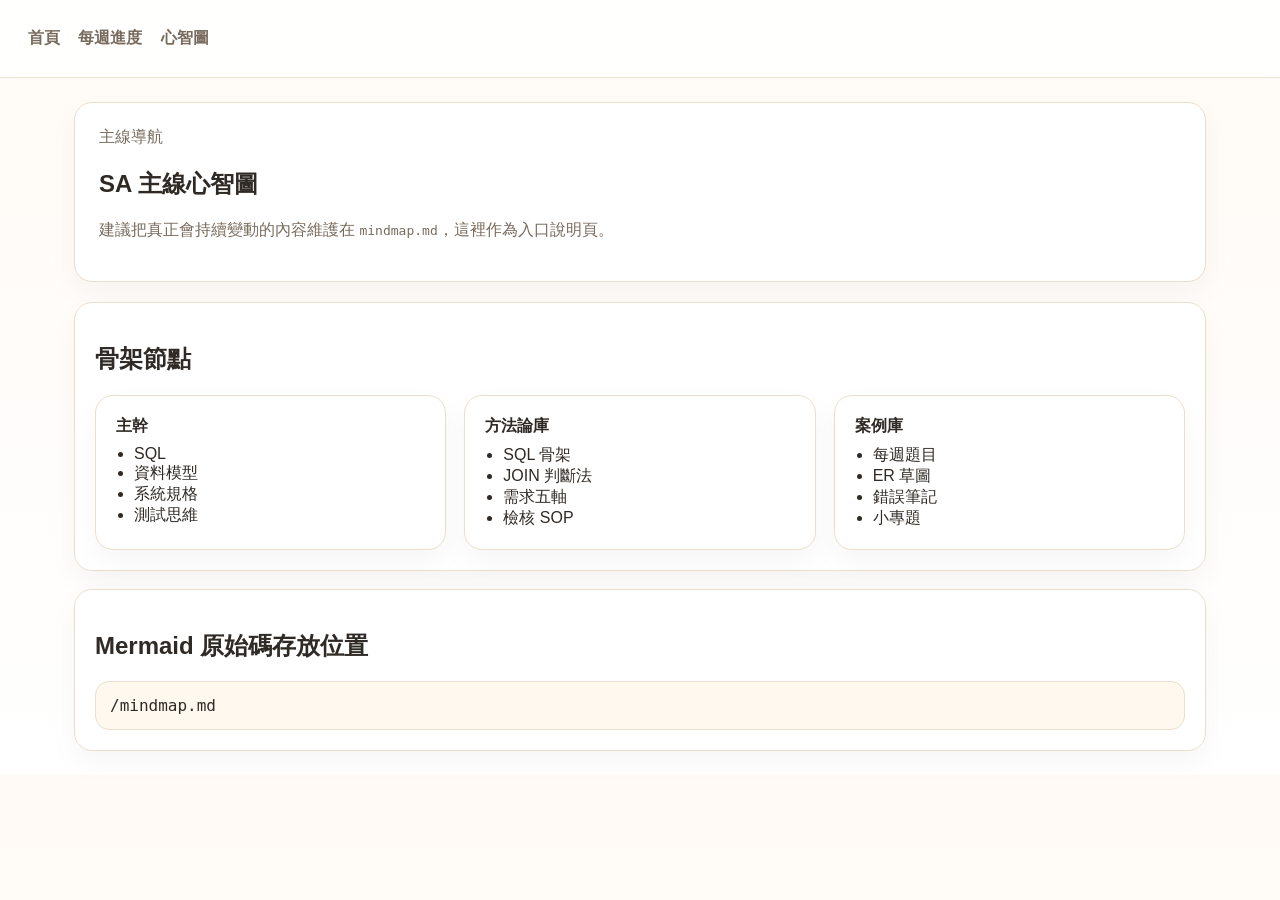
==== docs/mindmap.html @ 865dfccf "init init" ====
<!DOCTYPE html>
<html lang="zh-Hant">
<head>
  <meta charset="UTF-8" />
  <meta name="viewport" content="width=device-width, initial-scale=1.0" />
  <title>心智圖 | SA Learning Hub</title>
  <link rel="stylesheet" href="./assets/css/style.css" />
</head>
<body>
  <header>
    <nav>
      <a href="./index.html">首頁</a>
      <a href="./weekly.html">每週進度</a>
      <a href="./mindmap.html">心智圖</a>
    </nav>
  </header>
  <main>
    <section class="hero">
      <div class="hint">主線導航</div>
      <h1>SA 主線心智圖</h1>
      <p class="hint">建議把真正會持續變動的內容維護在 <code>mindmap.md</code>，這裡作為入口說明頁。</p>
    </section>

    <section class="panel">
      <h2>骨架節點</h2>
      <div class="grid grid-3">
        <div class="card panel"><strong>主幹</strong><ul class="clean"><li>SQL</li><li>資料模型</li><li>系統規格</li><li>測試思維</li></ul></div>
        <div class="card panel"><strong>方法論庫</strong><ul class="clean"><li>SQL 骨架</li><li>JOIN 判斷法</li><li>需求五軸</li><li>檢核 SOP</li></ul></div>
        <div class="card panel"><strong>案例庫</strong><ul class="clean"><li>每週題目</li><li>ER 草圖</li><li>錯誤筆記</li><li>小專題</li></ul></div>
      </div>
    </section>

    <section class="panel" style="margin-top:18px;">
      <h2>Mermaid 原始碼存放位置</h2>
      <div class="codebox">/mindmap.md</div>
    </section>
  </main>
</body>
</html>
---- docs/assets/css/style.css ----
:root {
  --bg: #fffaf5;
  --card: #ffffff;
  --line: #eadfce;
  --text: #2f2a25;
  --muted: #786b5d;
  --accent: #ef8f2f;
  --accent-soft: #f7d2ad;
  --ok: #2aa876;
  --warn: #f0a500;
  --todo: #7d8ca3;
}
* { box-sizing: border-box; }
body {
  margin: 0;
  font-family: -apple-system, BlinkMacSystemFont, "Segoe UI", sans-serif;
  color: var(--text);
  background: linear-gradient(180deg, #fffaf5 0%, #fff 100%);
}
header {
  padding: 28px;
  border-bottom: 1px solid var(--line);
  background: rgba(255,255,255,.85);
  position: sticky;
  top: 0;
  backdrop-filter: blur(8px);
}
nav a {
  margin-right: 14px;
  color: var(--muted);
  text-decoration: none;
  font-weight: 600;
}
main {
  max-width: 1180px;
  margin: 0 auto;
  padding: 24px;
}
.hero, .panel, .card, .board-col {
  background: var(--card);
  border: 1px solid var(--line);
  border-radius: 18px;
  box-shadow: 0 12px 30px rgba(0,0,0,.04);
}
.hero { padding: 24px; margin-bottom: 20px; }
.grid { display: grid; gap: 18px; }
.grid-2 { grid-template-columns: 1.2fr .8fr; }
.grid-3 { grid-template-columns: repeat(3,1fr); }
.panel { padding: 20px; }
.hint { color: var(--muted); }
.badge {
  display: inline-block;
  padding: 6px 10px;
  border-radius: 999px;
  font-size: 12px;
  font-weight: 700;
}
.badge.doing { background: #dff6ea; color: var(--ok); }
.badge.todo { background: #eef2f7; color: var(--todo); }
.badge.done { background: #fff3d6; color: var(--warn); }
.board { display: grid; grid-template-columns: repeat(3,1fr); gap: 16px; }
.board-col { padding: 16px; min-height: 240px; }
.task {
  border: 1px solid var(--line);
  border-radius: 14px;
  padding: 12px;
  margin-bottom: 12px;
  background: #fff;
}
ul.clean { padding-left: 18px; margin: 8px 0 0; }
.footer { margin-top: 28px; color: var(--muted); font-size: 14px; }
.codebox {
  white-space: pre-wrap;
  font-family: ui-monospace, SFMono-Regular, Menlo, monospace;
  background: #fff8ef;
  border: 1px solid var(--line);
  border-radius: 14px;
  padding: 14px;
}
@media (max-width: 900px) {
  .grid-2, .grid-3, .board { grid-template-columns: 1fr; }
}
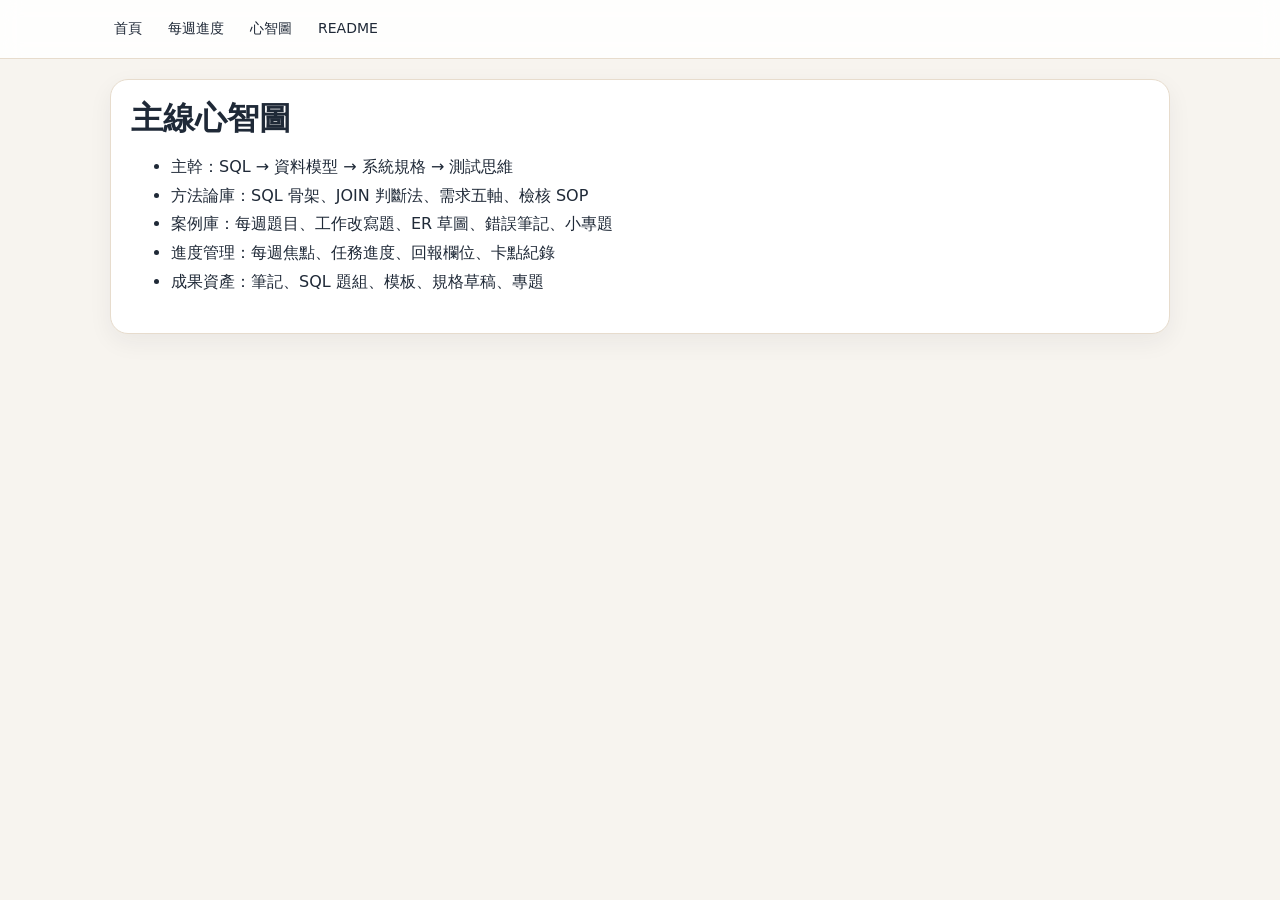
==== commit 8918d5e6: "update" ====
--- a/docs/mindmap.html
+++ b/docs/mindmap.html
@@ -3,36 +3,30 @@
 <head>
   <meta charset="UTF-8" />
   <meta name="viewport" content="width=device-width, initial-scale=1.0" />
-  <title>心智圖 | SA Learning Hub</title>
+  <title>心智圖｜SA Learning Hub</title>
   <link rel="stylesheet" href="./assets/css/style.css" />
 </head>
 <body>
-  <header>
-    <nav>
+  <header class="topbar">
+    <nav class="nav">
       <a href="./index.html">首頁</a>
       <a href="./weekly.html">每週進度</a>
       <a href="./mindmap.html">心智圖</a>
+      <a href="../README.md">README</a>
     </nav>
   </header>
-  <main>
-    <section class="hero">
-      <div class="hint">主線導航</div>
-      <h1>SA 主線心智圖</h1>
-      <p class="hint">建議把真正會持續變動的內容維護在 <code>mindmap.md</code>，這裡作為入口說明頁。</p>
-    </section>
-
-    <section class="panel">
-      <h2>骨架節點</h2>
-      <div class="grid grid-3">
-        <div class="card panel"><strong>主幹</strong><ul class="clean"><li>SQL</li><li>資料模型</li><li>系統規格</li><li>測試思維</li></ul></div>
-        <div class="card panel"><strong>方法論庫</strong><ul class="clean"><li>SQL 骨架</li><li>JOIN 判斷法</li><li>需求五軸</li><li>檢核 SOP</li></ul></div>
-        <div class="card panel"><strong>案例庫</strong><ul class="clean"><li>每週題目</li><li>ER 草圖</li><li>錯誤筆記</li><li>小專題</li></ul></div>
+  <main class="page">
+    <section class="card">
+      <h1 class="page-title">主線心智圖</h1>
+      <div class="mindmap-box">
+        <ul>
+          <li>主幹：SQL → 資料模型 → 系統規格 → 測試思維</li>
+          <li>方法論庫：SQL 骨架、JOIN 判斷法、需求五軸、檢核 SOP</li>
+          <li>案例庫：每週題目、工作改寫題、ER 草圖、錯誤筆記、小專題</li>
+          <li>進度管理：每週焦點、任務進度、回報欄位、卡點紀錄</li>
+          <li>成果資產：筆記、SQL 題組、模板、規格草稿、專題</li>
+        </ul>
       </div>
-    </section>
-
-    <section class="panel" style="margin-top:18px;">
-      <h2>Mermaid 原始碼存放位置</h2>
-      <div class="codebox">/mindmap.md</div>
     </section>
   </main>
 </body>
--- a/docs/assets/css/style.css
+++ b/docs/assets/css/style.css
@@ -1,82 +1,81 @@
-:root {
-  --bg: #fffaf5;
-  --card: #ffffff;
-  --line: #eadfce;
-  --text: #2f2a25;
-  --muted: #786b5d;
-  --accent: #ef8f2f;
-  --accent-soft: #f7d2ad;
-  --ok: #2aa876;
-  --warn: #f0a500;
-  --todo: #7d8ca3;
+
+:root{
+  --bg:#f7f4ef;
+  --surface:#ffffff;
+  --surface-soft:#fcfaf7;
+  --line:#e7dccd;
+  --text:#1f2937;
+  --muted:#6b7280;
+  --accent:#ef8f2f;
+  --accent-soft:#fff1e3;
+  --green:#1f9d65;
+  --green-soft:#e8f7ef;
+  --blue:#35538a;
+  --blue-soft:#eef4ff;
+  --gray-soft:#f2f4f7;
+  --shadow:0 8px 24px rgba(31,41,55,.06);
+  --radius:18px;
 }
-* { box-sizing: border-box; }
-body {
-  margin: 0;
-  font-family: -apple-system, BlinkMacSystemFont, "Segoe UI", sans-serif;
-  color: var(--text);
-  background: linear-gradient(180deg, #fffaf5 0%, #fff 100%);
+*{box-sizing:border-box}
+html,body{margin:0;padding:0;font-family:system-ui,-apple-system,BlinkMacSystemFont,"Segoe UI","Noto Sans TC",sans-serif;color:var(--text);background:var(--bg)}
+a{color:inherit;text-decoration:none}
+.topbar{position:sticky;top:0;background:rgba(255,255,255,.88);backdrop-filter:blur(10px);border-bottom:1px solid var(--line);z-index:10}
+.nav{max-width:1100px;margin:0 auto;padding:14px 20px;display:flex;gap:18px;font-size:14px}
+.nav a{padding:6px 4px;border-radius:8px}
+.nav a:hover{background:var(--accent-soft)}
+.page{max-width:1100px;margin:20px auto 48px;padding:0 20px;display:grid;gap:18px}
+.card{background:var(--surface);border:1px solid var(--line);border-radius:var(--radius);padding:20px;box-shadow:var(--shadow)}
+.hero{padding:22px}
+.eyebrow{display:inline-block;font-size:12px;font-weight:700;color:var(--green);background:var(--green-soft);padding:6px 10px;border-radius:999px;margin-bottom:10px}
+h1{font-size:42px;line-height:1.15;margin:0 0 10px}
+.page-title{font-size:32px}
+h2{font-size:20px;margin:0 0 14px}
+.muted{color:var(--muted);margin:0}
+.hero-focus-wrap{margin-top:18px;border:1px solid var(--line);background:var(--surface-soft);padding:14px;border-radius:14px}
+.focus-label{display:block;font-size:12px;color:var(--muted);margin-bottom:6px}
+.focus-chip{font-weight:700}
+.hero-meta{display:grid;grid-template-columns:repeat(2,minmax(0,1fr));gap:12px;margin-top:16px}
+.meta-card{background:var(--surface-soft);border:1px solid var(--line);border-radius:14px;padding:14px}
+.meta-label{font-size:12px;color:var(--muted);margin-bottom:6px}
+.meta-value{font-size:16px;font-weight:700}
+.grid.two{display:grid;grid-template-columns:1.1fr .9fr;gap:18px}
+.stack{display:grid;gap:12px}
+.detail-box,.method-box,.output-box{border:1px solid var(--line);background:var(--surface-soft);border-radius:14px;padding:14px}
+.detail-title{font-weight:800;margin-bottom:8px}
+.detail-row{font-size:14px;color:var(--muted);margin-bottom:6px;line-height:1.6}
+.bullet-list{margin:0;padding-left:20px;display:grid;gap:8px;line-height:1.7}
+.section-head{display:flex;justify-content:space-between;align-items:center;gap:16px;margin-bottom:14px}
+.section-head.align-top{align-items:flex-start}
+.section-head.simple{margin-bottom:10px}
+.section-sub{font-size:13px;color:var(--muted);margin:6px 0 0}
+.section-actions{display:flex;align-items:center;gap:10px;flex-wrap:wrap}
+.summary-chip{font-size:12px;font-weight:700;background:var(--blue-soft);padding:7px 10px;border-radius:999px;color:var(--blue)}
+.ghost-btn{border:1px solid var(--line);background:#fff;padding:9px 14px;border-radius:999px;cursor:pointer;font-weight:700}
+.ghost-btn:hover{background:var(--accent-soft)}
+.week-grid{display:grid;grid-template-columns:repeat(3,minmax(0,1fr));gap:14px}
+.week-card{border:1px solid var(--line);border-radius:16px;padding:14px;background:var(--surface-soft)}
+.week-top{display:flex;justify-content:space-between;align-items:flex-start;gap:8px;margin-bottom:10px}
+.week-name{font-weight:800;line-height:1.5}
+.badge{font-size:12px;padding:6px 10px;border-radius:999px;font-weight:700;white-space:nowrap}
+.badge.todo{background:var(--gray-soft);color:#667085}
+.badge.doing{background:#fff1e3;color:#b35a00}
+.badge.done{background:var(--green-soft);color:var(--green)}
+.week-goal{font-size:14px;color:var(--muted);margin-bottom:10px;line-height:1.7;min-height:72px}
+.week-section-title{font-size:12px;color:var(--muted);margin-bottom:6px}
+.mini-list{margin:0;padding-left:18px;display:grid;gap:4px;font-size:13px;line-height:1.6}
+.board.two-col{display:grid;grid-template-columns:repeat(2,minmax(0,1fr));gap:12px}
+.column{background:var(--surface-soft);border:1px solid var(--line);border-radius:16px;padding:12px}
+.column-title{font-weight:800;margin-bottom:10px}
+.column-body{display:grid;gap:10px;min-height:160px}
+.task{border:1px solid var(--line);border-radius:14px;padding:12px;background:#fff}
+.task-head{display:flex;justify-content:space-between;gap:8px;align-items:flex-start;margin-bottom:8px}
+.task-title{font-weight:800}
+.task-sub{font-size:13px;color:var(--muted);line-height:1.6}
+.empty-state{font-size:13px;color:var(--muted);padding:10px;border:1px dashed var(--line);border-radius:12px;background:#fff}
+.mindmap-box{line-height:1.8}
+@media (max-width: 900px){
+  .grid.two,.week-grid,.board.two-col,.hero-meta{grid-template-columns:1fr}
+  .section-head,.section-actions{align-items:flex-start}
+  h1{font-size:32px}
+  .page-title{font-size:28px}
 }
-header {
-  padding: 28px;
-  border-bottom: 1px solid var(--line);
-  background: rgba(255,255,255,.85);
-  position: sticky;
-  top: 0;
-  backdrop-filter: blur(8px);
-}
-nav a {
-  margin-right: 14px;
-  color: var(--muted);
-  text-decoration: none;
-  font-weight: 600;
-}
-main {
-  max-width: 1180px;
-  margin: 0 auto;
-  padding: 24px;
-}
-.hero, .panel, .card, .board-col {
-  background: var(--card);
-  border: 1px solid var(--line);
-  border-radius: 18px;
-  box-shadow: 0 12px 30px rgba(0,0,0,.04);
-}
-.hero { padding: 24px; margin-bottom: 20px; }
-.grid { display: grid; gap: 18px; }
-.grid-2 { grid-template-columns: 1.2fr .8fr; }
-.grid-3 { grid-template-columns: repeat(3,1fr); }
-.panel { padding: 20px; }
-.hint { color: var(--muted); }
-.badge {
-  display: inline-block;
-  padding: 6px 10px;
-  border-radius: 999px;
-  font-size: 12px;
-  font-weight: 700;
-}
-.badge.doing { background: #dff6ea; color: var(--ok); }
-.badge.todo { background: #eef2f7; color: var(--todo); }
-.badge.done { background: #fff3d6; color: var(--warn); }
-.board { display: grid; grid-template-columns: repeat(3,1fr); gap: 16px; }
-.board-col { padding: 16px; min-height: 240px; }
-.task {
-  border: 1px solid var(--line);
-  border-radius: 14px;
-  padding: 12px;
-  margin-bottom: 12px;
-  background: #fff;
-}
-ul.clean { padding-left: 18px; margin: 8px 0 0; }
-.footer { margin-top: 28px; color: var(--muted); font-size: 14px; }
-.codebox {
-  white-space: pre-wrap;
-  font-family: ui-monospace, SFMono-Regular, Menlo, monospace;
-  background: #fff8ef;
-  border: 1px solid var(--line);
-  border-radius: 14px;
-  padding: 14px;
-}
-@media (max-width: 900px) {
-  .grid-2, .grid-3, .board { grid-template-columns: 1fr; }
-}
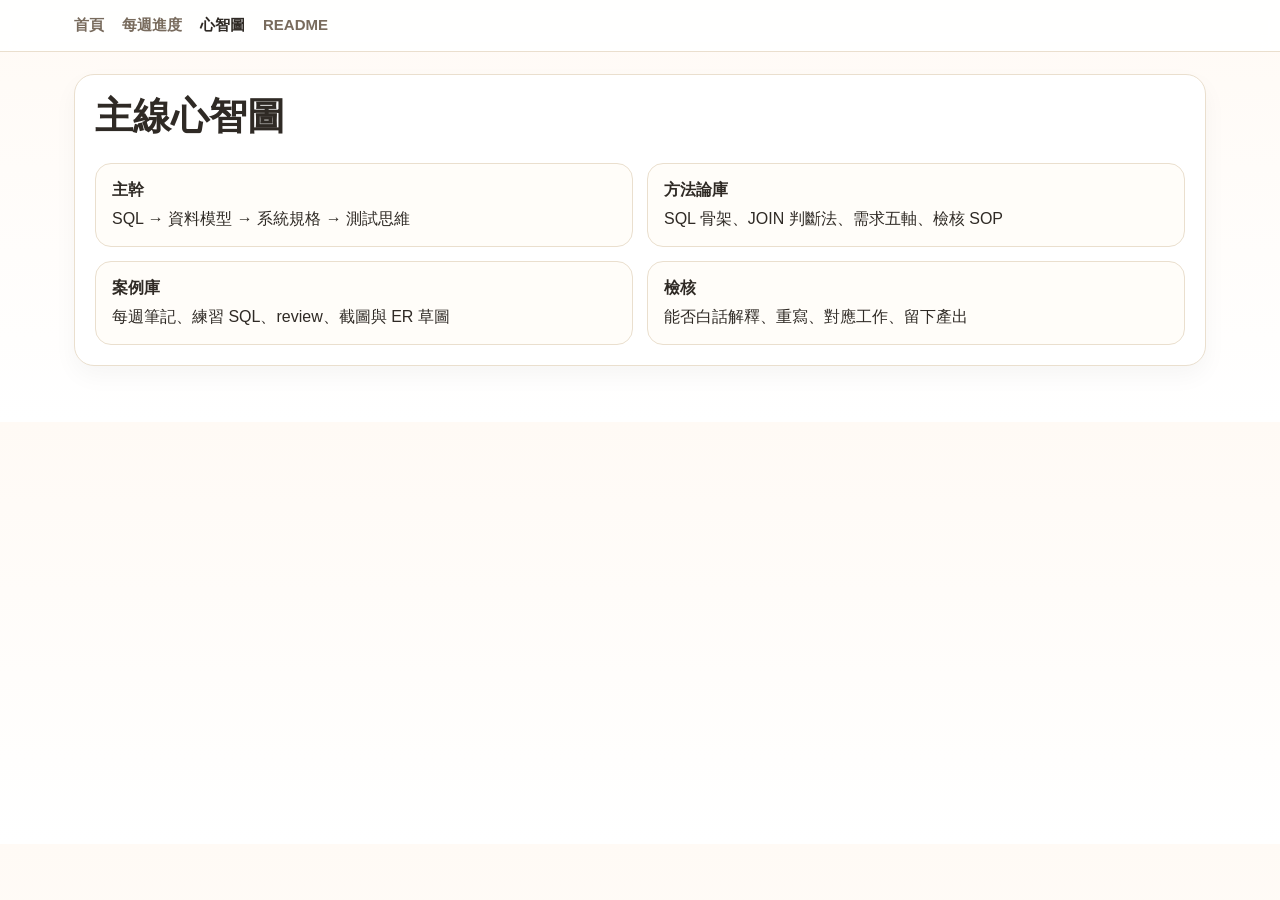
==== commit ac131d9f: "update" ====
--- a/docs/mindmap.html
+++ b/docs/mindmap.html
@@ -1,31 +1,30 @@
-<!DOCTYPE html>
+<!doctype html>
 <html lang="zh-Hant">
 <head>
   <meta charset="UTF-8" />
   <meta name="viewport" content="width=device-width, initial-scale=1.0" />
-  <title>心智圖｜SA Learning Hub</title>
+  <title>心智圖 | SA Learning Hub</title>
   <link rel="stylesheet" href="./assets/css/style.css" />
 </head>
-<body>
-  <header class="topbar">
+<body data-page="mindmap">
+  <header class="site-header">
     <nav class="nav">
       <a href="./index.html">首頁</a>
       <a href="./weekly.html">每週進度</a>
-      <a href="./mindmap.html">心智圖</a>
+      <a href="./mindmap.html" class="active">心智圖</a>
       <a href="../README.md">README</a>
     </nav>
   </header>
-  <main class="page">
+  <main class="container">
     <section class="card">
-      <h1 class="page-title">主線心智圖</h1>
-      <div class="mindmap-box">
-        <ul>
-          <li>主幹：SQL → 資料模型 → 系統規格 → 測試思維</li>
-          <li>方法論庫：SQL 骨架、JOIN 判斷法、需求五軸、檢核 SOP</li>
-          <li>案例庫：每週題目、工作改寫題、ER 草圖、錯誤筆記、小專題</li>
-          <li>進度管理：每週焦點、任務進度、回報欄位、卡點紀錄</li>
-          <li>成果資產：筆記、SQL 題組、模板、規格草稿、專題</li>
-        </ul>
+      <div class="section-head">
+        <h1>主線心智圖</h1>
+      </div>
+      <div class="mindmap-grid">
+        <div class="mind-card"><h3>主幹</h3><p>SQL → 資料模型 → 系統規格 → 測試思維</p></div>
+        <div class="mind-card"><h3>方法論庫</h3><p>SQL 骨架、JOIN 判斷法、需求五軸、檢核 SOP</p></div>
+        <div class="mind-card"><h3>案例庫</h3><p>每週筆記、練習 SQL、review、截圖與 ER 草圖</p></div>
+        <div class="mind-card"><h3>檢核</h3><p>能否白話解釋、重寫、對應工作、留下產出</p></div>
       </div>
     </section>
   </main>
--- a/docs/assets/css/style.css
+++ b/docs/assets/css/style.css
@@ -1,81 +1,236 @@
 
 :root{
-  --bg:#f7f4ef;
-  --surface:#ffffff;
-  --surface-soft:#fcfaf7;
-  --line:#e7dccd;
-  --text:#1f2937;
-  --muted:#6b7280;
+  --bg:#fffaf5;
+  --card:#ffffff;
+  --line:#eadfce;
+  --text:#2f2a25;
+  --muted:#786b5d;
   --accent:#ef8f2f;
-  --accent-soft:#fff1e3;
-  --green:#1f9d65;
-  --green-soft:#e8f7ef;
-  --blue:#35538a;
-  --blue-soft:#eef4ff;
-  --gray-soft:#f2f4f7;
-  --shadow:0 8px 24px rgba(31,41,55,.06);
-  --radius:18px;
+  --accent-soft:#fff2e6;
+  --green:#2aa876;
+  --green-bg:#dff6ea;
+  --yellow:#d59200;
+  --yellow-bg:#fff1cf;
+  --gray:#7d8ca3;
+  --gray-bg:#eef2f7;
 }
 *{box-sizing:border-box}
-html,body{margin:0;padding:0;font-family:system-ui,-apple-system,BlinkMacSystemFont,"Segoe UI","Noto Sans TC",sans-serif;color:var(--text);background:var(--bg)}
-a{color:inherit;text-decoration:none}
-.topbar{position:sticky;top:0;background:rgba(255,255,255,.88);backdrop-filter:blur(10px);border-bottom:1px solid var(--line);z-index:10}
-.nav{max-width:1100px;margin:0 auto;padding:14px 20px;display:flex;gap:18px;font-size:14px}
-.nav a{padding:6px 4px;border-radius:8px}
-.nav a:hover{background:var(--accent-soft)}
-.page{max-width:1100px;margin:20px auto 48px;padding:0 20px;display:grid;gap:18px}
-.card{background:var(--surface);border:1px solid var(--line);border-radius:var(--radius);padding:20px;box-shadow:var(--shadow)}
-.hero{padding:22px}
-.eyebrow{display:inline-block;font-size:12px;font-weight:700;color:var(--green);background:var(--green-soft);padding:6px 10px;border-radius:999px;margin-bottom:10px}
-h1{font-size:42px;line-height:1.15;margin:0 0 10px}
-.page-title{font-size:32px}
-h2{font-size:20px;margin:0 0 14px}
-.muted{color:var(--muted);margin:0}
-.hero-focus-wrap{margin-top:18px;border:1px solid var(--line);background:var(--surface-soft);padding:14px;border-radius:14px}
-.focus-label{display:block;font-size:12px;color:var(--muted);margin-bottom:6px}
-.focus-chip{font-weight:700}
-.hero-meta{display:grid;grid-template-columns:repeat(2,minmax(0,1fr));gap:12px;margin-top:16px}
-.meta-card{background:var(--surface-soft);border:1px solid var(--line);border-radius:14px;padding:14px}
-.meta-label{font-size:12px;color:var(--muted);margin-bottom:6px}
-.meta-value{font-size:16px;font-weight:700}
-.grid.two{display:grid;grid-template-columns:1.1fr .9fr;gap:18px}
-.stack{display:grid;gap:12px}
-.detail-box,.method-box,.output-box{border:1px solid var(--line);background:var(--surface-soft);border-radius:14px;padding:14px}
-.detail-title{font-weight:800;margin-bottom:8px}
-.detail-row{font-size:14px;color:var(--muted);margin-bottom:6px;line-height:1.6}
-.bullet-list{margin:0;padding-left:20px;display:grid;gap:8px;line-height:1.7}
-.section-head{display:flex;justify-content:space-between;align-items:center;gap:16px;margin-bottom:14px}
-.section-head.align-top{align-items:flex-start}
-.section-head.simple{margin-bottom:10px}
-.section-sub{font-size:13px;color:var(--muted);margin:6px 0 0}
-.section-actions{display:flex;align-items:center;gap:10px;flex-wrap:wrap}
-.summary-chip{font-size:12px;font-weight:700;background:var(--blue-soft);padding:7px 10px;border-radius:999px;color:var(--blue)}
-.ghost-btn{border:1px solid var(--line);background:#fff;padding:9px 14px;border-radius:999px;cursor:pointer;font-weight:700}
-.ghost-btn:hover{background:var(--accent-soft)}
-.week-grid{display:grid;grid-template-columns:repeat(3,minmax(0,1fr));gap:14px}
-.week-card{border:1px solid var(--line);border-radius:16px;padding:14px;background:var(--surface-soft)}
-.week-top{display:flex;justify-content:space-between;align-items:flex-start;gap:8px;margin-bottom:10px}
-.week-name{font-weight:800;line-height:1.5}
-.badge{font-size:12px;padding:6px 10px;border-radius:999px;font-weight:700;white-space:nowrap}
-.badge.todo{background:var(--gray-soft);color:#667085}
-.badge.doing{background:#fff1e3;color:#b35a00}
-.badge.done{background:var(--green-soft);color:var(--green)}
-.week-goal{font-size:14px;color:var(--muted);margin-bottom:10px;line-height:1.7;min-height:72px}
-.week-section-title{font-size:12px;color:var(--muted);margin-bottom:6px}
-.mini-list{margin:0;padding-left:18px;display:grid;gap:4px;font-size:13px;line-height:1.6}
-.board.two-col{display:grid;grid-template-columns:repeat(2,minmax(0,1fr));gap:12px}
-.column{background:var(--surface-soft);border:1px solid var(--line);border-radius:16px;padding:12px}
-.column-title{font-weight:800;margin-bottom:10px}
-.column-body{display:grid;gap:10px;min-height:160px}
-.task{border:1px solid var(--line);border-radius:14px;padding:12px;background:#fff}
-.task-head{display:flex;justify-content:space-between;gap:8px;align-items:flex-start;margin-bottom:8px}
-.task-title{font-weight:800}
-.task-sub{font-size:13px;color:var(--muted);line-height:1.6}
-.empty-state{font-size:13px;color:var(--muted);padding:10px;border:1px dashed var(--line);border-radius:12px;background:#fff}
-.mindmap-box{line-height:1.8}
-@media (max-width: 900px){
-  .grid.two,.week-grid,.board.two-col,.hero-meta{grid-template-columns:1fr}
-  .section-head,.section-actions{align-items:flex-start}
-  h1{font-size:32px}
-  .page-title{font-size:28px}
-}
+body{
+  margin:0;
+  font-family:-apple-system,BlinkMacSystemFont,"Segoe UI","Noto Sans TC",sans-serif;
+  color:var(--text);
+  background:linear-gradient(180deg,#fffaf5 0%, #ffffff 100%);
+}
+.site-header{
+  position:sticky;
+  top:0;
+  z-index:10;
+  background:rgba(255,255,255,.9);
+  backdrop-filter:blur(8px);
+  border-bottom:1px solid var(--line);
+}
+.nav{
+  max-width:1180px;
+  margin:0 auto;
+  padding:16px 24px;
+  display:flex;
+  gap:18px;
+}
+.nav a{
+  color:var(--muted);
+  text-decoration:none;
+  font-weight:600;
+  font-size:15px;
+}
+.nav a.active{color:var(--text)}
+.container{
+  max-width:1180px;
+  margin:0 auto;
+  padding:22px 24px 40px;
+}
+.card{
+  background:var(--card);
+  border:1px solid var(--line);
+  border-radius:20px;
+  padding:20px;
+  box-shadow:0 10px 24px rgba(0,0,0,.04);
+  margin-bottom:16px;
+}
+.hero{padding:24px}
+.eyebrow{
+  display:inline-block;
+  padding:6px 10px;
+  border-radius:999px;
+  background:var(--green-bg);
+  color:var(--green);
+  font-size:12px;
+  font-weight:800;
+  margin-bottom:12px;
+}
+h1{margin:0 0 10px;font-size:38px;line-height:1.15}
+h2{margin:0;font-size:18px}
+h3{margin:0 0 8px;font-size:16px}
+p{margin:0}
+.muted{color:var(--muted)}
+.hero-meta{
+  display:grid;
+  grid-template-columns:repeat(2,minmax(0,1fr));
+  gap:14px;
+  margin-top:18px;
+}
+.hero-chip{
+  border:1px solid var(--line);
+  border-radius:16px;
+  background:var(--accent-soft);
+  padding:14px 16px;
+}
+.chip-label{
+  display:block;
+  color:var(--muted);
+  font-size:12px;
+  margin-bottom:6px;
+}
+.grid{
+  display:grid;
+  gap:16px;
+}
+.grid-2{grid-template-columns:1.1fr .9fr}
+.section-head{
+  display:flex;
+  align-items:center;
+  justify-content:space-between;
+  gap:16px;
+  margin-bottom:14px;
+}
+.focus-box{
+  border:1px solid var(--line);
+  border-radius:16px;
+  padding:16px;
+  background:#fffdf9;
+}
+.clean-list{
+  padding-left:18px;
+  margin:0;
+}
+.clean-list li{margin:8px 0;color:var(--text)}
+.ghost-btn{
+  appearance:none;
+  border:1px solid var(--line);
+  background:#fff;
+  color:var(--text);
+  border-radius:999px;
+  padding:10px 14px;
+  font-weight:700;
+  cursor:pointer;
+}
+.weeks-grid{
+  display:grid;
+  grid-template-columns:repeat(3,minmax(0,1fr));
+  gap:14px;
+}
+.week-card{
+  border:1px solid var(--line);
+  border-radius:18px;
+  padding:16px;
+  background:#fff;
+}
+.week-card.hidden{display:none}
+.week-top{
+  display:flex;
+  justify-content:space-between;
+  align-items:flex-start;
+  gap:12px;
+  margin-bottom:10px;
+}
+.week-number{
+  font-weight:800;
+  font-size:22px;
+}
+.week-title{
+  font-size:16px;
+  font-weight:800;
+  margin-top:4px;
+}
+.week-goal{
+  color:var(--muted);
+  line-height:1.6;
+  margin:10px 0 12px;
+}
+.week-output{
+  color:var(--muted);
+  font-size:14px;
+  line-height:1.6;
+}
+.badge{
+  display:inline-flex;
+  align-items:center;
+  padding:6px 10px;
+  border-radius:999px;
+  font-size:12px;
+  font-weight:800;
+  white-space:nowrap;
+}
+.badge.doing{background:var(--green-bg);color:var(--green)}
+.badge.todo{background:var(--gray-bg);color:var(--gray)}
+.badge.done{background:var(--yellow-bg);color:var(--yellow)}
+.task-board{
+  display:grid;
+  gap:16px;
+}
+.task-board-2{grid-template-columns:repeat(2,minmax(0,1fr))}
+.board-col{
+  border:1px solid var(--line);
+  border-radius:18px;
+  padding:16px;
+  min-height:220px;
+  background:#fffdf9;
+}
+.board-title{
+  font-size:18px;
+  font-weight:800;
+  margin-bottom:14px;
+}
+.task-card{
+  border:1px solid var(--line);
+  border-radius:16px;
+  padding:14px;
+  background:#fff;
+  margin-bottom:12px;
+}
+.task-head{
+  display:flex;
+  justify-content:space-between;
+  gap:12px;
+  margin-bottom:8px;
+}
+.task-week{font-weight:800}
+.task-title{font-size:15px;font-weight:800;margin-bottom:8px}
+.task-desc{color:var(--muted);line-height:1.6}
+.weekly-table{
+  display:grid;
+  gap:12px;
+}
+.weekly-row{
+  display:grid;
+  grid-template-columns:120px 220px 1fr 120px;
+  gap:12px;
+  border:1px solid var(--line);
+  border-radius:14px;
+  padding:14px;
+  align-items:start;
+}
+.mindmap-grid{
+  display:grid;
+  grid-template-columns:repeat(2,minmax(0,1fr));
+  gap:14px;
+}
+.mind-card{
+  border:1px solid var(--line);
+  border-radius:16px;
+  padding:16px;
+  background:#fffdf9;
+}
+@media (max-width: 960px){
+  h1{font-size:30px}
+  .grid-2,.weeks-grid,.task-board-2,.mindmap-grid,.hero-meta,.weekly-row{grid-template-columns:1fr}
+}
